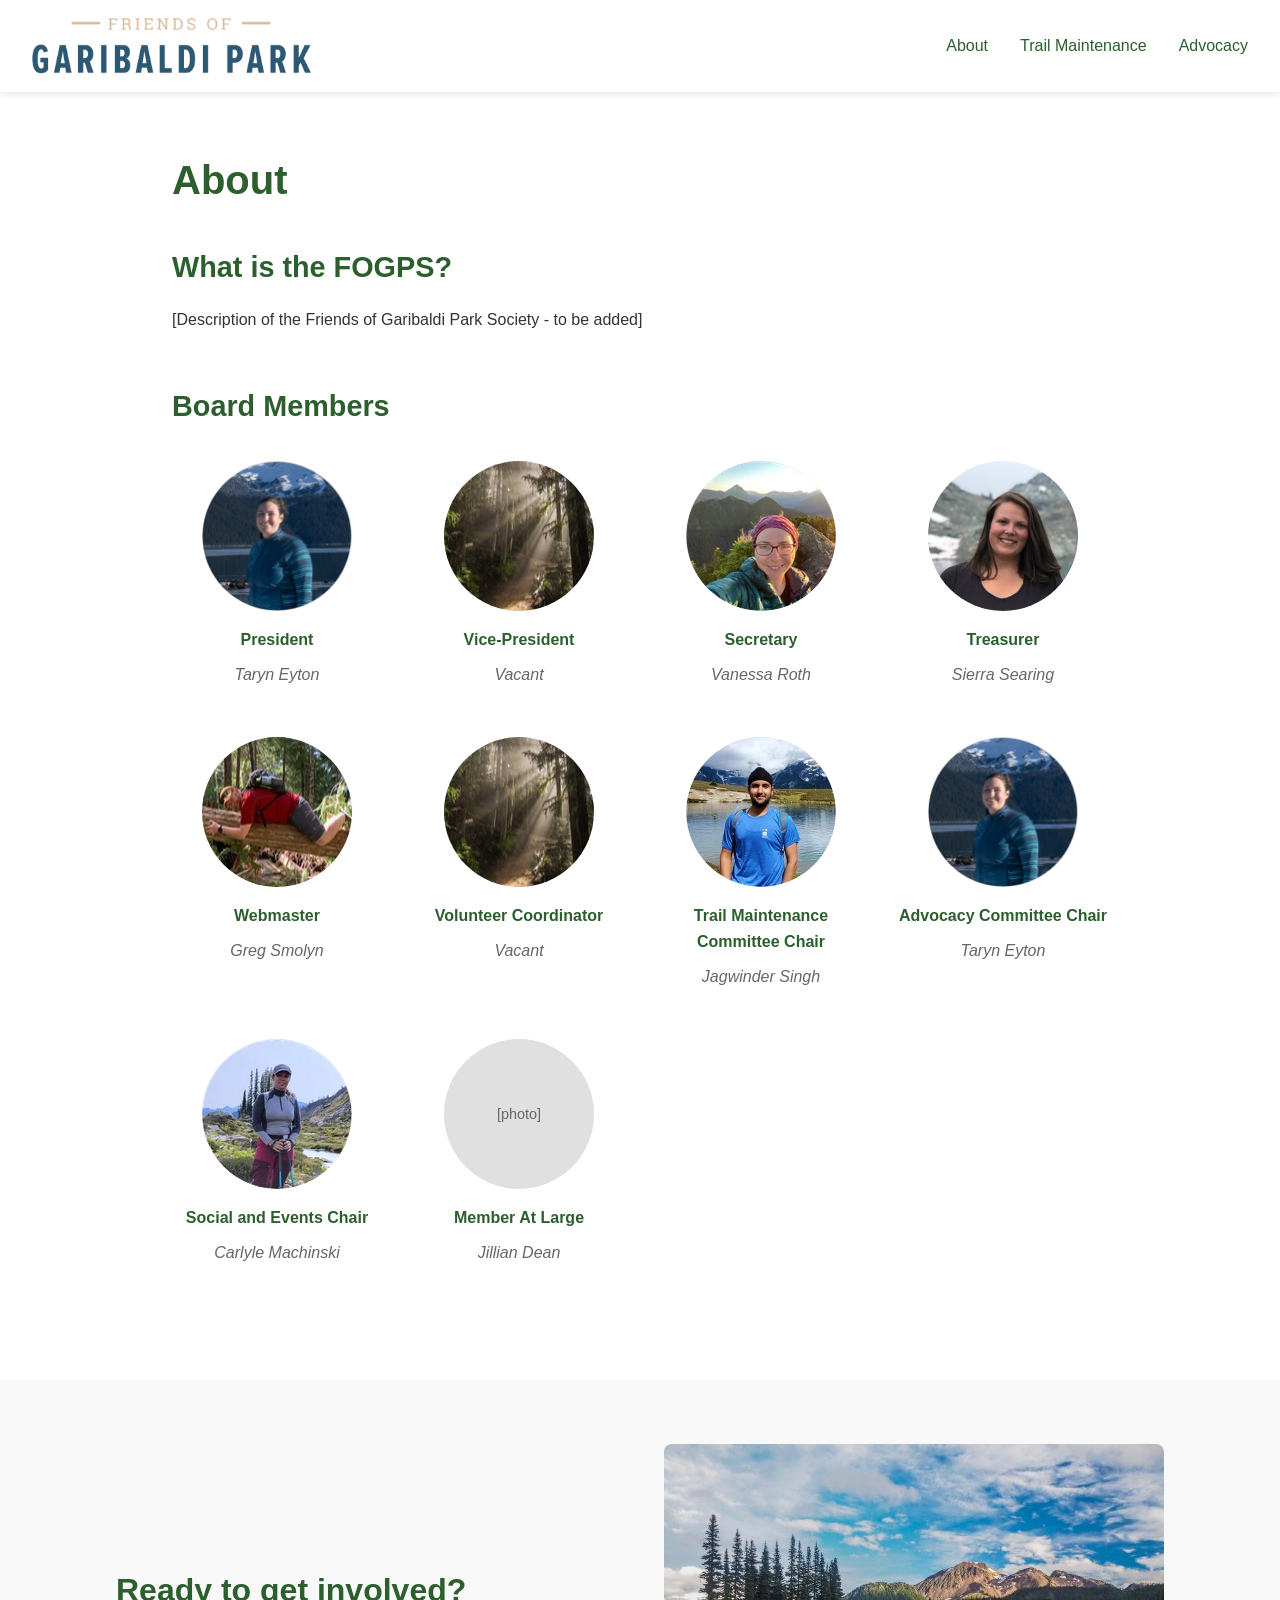
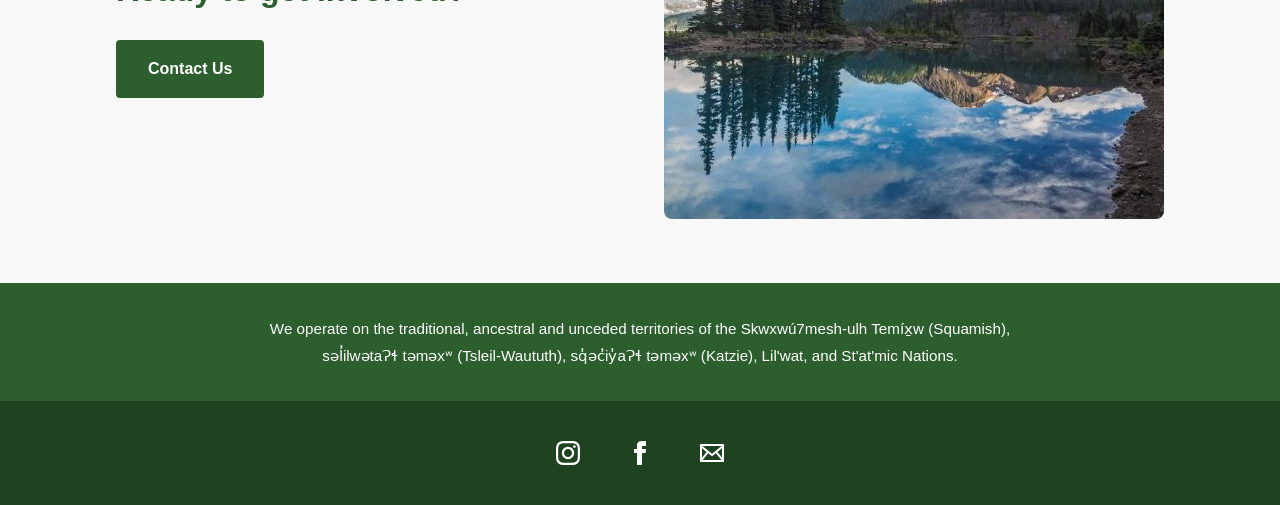
==== about/index.html @ 37b1ed7b "Deploy site 2025-10-17T18:35:16.902Z" ====
<!DOCTYPE html>
<html lang="en">
    <head>
        <meta charset="UTF-8">
        <meta name="viewport" content="width=device-width, initial-scale=1.0">
        <title>About - Friends of Garibaldi Park Society</title>
        <link rel="icon" type="image/png" href="/favicon.png">
        <link rel="stylesheet" href="/fogps.css">
    </head>
    <body>
        <header>
            <div class="header-container">
                <a href="/" class="logo-link">
                    <img src="/img/logo.png" alt="Friends of Garibaldi Park Society" class="logo">
                </a>
                <button class="hamburger" aria-label="Menu">
                    <span></span>
                    <span></span>
                    <span></span>
                </button>
                <nav>
                    <a href="/about/">About</a>
                    <a href="/trail-maintenance/">Trail Maintenance</a>
                    <a href="/advocacy/">Advocacy</a>
                </nav>
            </div>
        </header>

        <main class="page-content">
            
<section class="content-section">
    <h1>About</h1>

    <div class="section-block">
        <h2>What is the FOGPS?</h2>
        <p>[Description of the Friends of Garibaldi Park Society - to be added]</p>
    </div>

    <div class="section-block">
        <h2>Board Members</h2>
        <div class="board-grid">
            <div class="board-member">
                <img class="board-member-photo" src="/img/thumb_taryn.webp"/>
                <h3>President</h3>
                <p class="board-member-name">Taryn Eyton</p>
            </div>
            <div class="board-member">
                <img class="board-member-photo" src="/img/thumb_vacant.webp"/>
                <h3>Vice-President</h3>
                <p class="board-member-name">Vacant</p>
            </div>
            <div class="board-member">
                <img class="board-member-photo" src="/img/thumb_vanessa.webp"/>
                <h3>Secretary</h3>
                <p class="board-member-name">Vanessa Roth</p>
            </div>
            <div class="board-member">
                <img class="board-member-photo" src="/img/thumb_sierra.webp"/>
                <h3>Treasurer</h3>
                <p class="board-member-name">Sierra Searing</p>
            </div>
            <div class="board-member">
                <img class="board-member-photo" src="/img/thumb_greg.webp"/>
                <h3>Webmaster</h3>
                <p class="board-member-name">Greg Smolyn</p>
            </div>
            <div class="board-member">
               <img class="board-member-photo" src="/img/thumb_vacant.webp"/>
                <h3>Volunteer Coordinator</h3>
                <p class="board-member-name">Vacant</p>
            </div>
            <div class="board-member">
                <img class="board-member-photo" src="/img/thumb_jag.webp"/>
                <h3>Trail Maintenance Committee Chair</h3>
                <p class="board-member-name">Jagwinder Singh</p>
            </div>
            <div class="board-member">
                <img class="board-member-photo" src="/img/thumb_taryn.webp"/>
                <h3>Advocacy Committee Chair</h3>
                <p class="board-member-name">Taryn Eyton</p>
            </div>
            <div class="board-member">
                <img class="board-member-photo" src="/img/thumb_carlyle.webp"/>
                <h3>Social and Events Chair</h3>
                <p class="board-member-name">Carlyle Machinski</p>
            </div>
            <div class="board-member">
                <div class="board-member-photo">[photo]</div>
                <h3>Member At Large</h3>
                <p class="board-member-name">Jillian Dean</p>
            </div>
        </div>
    </div>
</section>

        </main>

        <footer>
            <section class="get-involved">
                <div class="get-involved-content">
                    <h2>Ready to get involved?</h2>
                    <a href="mailto:hello@friendsofgaribaldipark.org" class="btn-contact">Contact Us</a>
                </div>
                <img src="/img/lesleyderksen-bship.jpg" alt="Volunteer working on trail">
            </section>

            <section class="land-acknowledgement">
                <p>We operate on the traditional, ancestral and unceded territories of the Skwxwú7mesh-ulh Temíx̱w (Squamish), səl̓ilwətaɁɬ təməxʷ (Tsleil-Waututh), sq̓əc̓iy̓aɁɬ təməxʷ (Katzie), Lil'wat, and St'at'mic Nations.</p>
            </section>

            <section class="social-links">
                <a href="https://www.instagram.com/friendsofgaribaldiparksociety/" target="_blank" rel="noopener" aria-label="Instagram">
                    <img src="/img/instagram.svg" alt="Instagram">
                </a>
                <a href="https://www.facebook.com/FriendsofGaribaldiParkSociety" target="_blank" rel="noopener" aria-label="Facebook">
                    <img src="/img/facebook.svg" alt="Facebook">
                </a>
                <a href="mailto:hello@friendsofgaribaldipark.org" aria-label="Email">
                    <img src="/img/email.svg" alt="Email">
                </a>
            </section>
        </footer>
        <script>
            const hamburger = document.querySelector('.hamburger');
            const nav = document.querySelector('nav');

            hamburger.addEventListener('click', () => {
                hamburger.classList.toggle('active');
                nav.classList.toggle('active');
            });

            // Close menu when clicking a nav link
            document.querySelectorAll('nav a').forEach(link => {
                link.addEventListener('click', () => {
                    hamburger.classList.remove('active');
                    nav.classList.remove('active');
                });
            });
        </script>
    </body>
</html>
---- fogps.css ----
/* Reset and base styles */
* {
    margin: 0;
    padding: 0;
    box-sizing: border-box;
}

body {
    font-family: -apple-system, BlinkMacSystemFont, 'Segoe UI', Roboto, Oxygen, Ubuntu, Cantarell, sans-serif;
    line-height: 1.6;
    color: #333;
}

/* Header */
header {
    position: fixed;
    top: 0;
    left: 0;
    right: 0;
    background: rgba(255, 255, 255, 0.95);
    padding: 1rem 2rem;
    box-shadow: 0 2px 8px rgba(0, 0, 0, 0.1);
    z-index: 100;
}

.header-container {
    display: flex;
    align-items: center;
    justify-content: space-between;
    max-width: 1400px;
    margin: 0 auto;
}

.logo-link {
    display: flex;
    align-items: center;
}

header .logo {
    height: 60px;
}

nav {
    display: flex;
    gap: 2rem;
    align-items: center;
}

nav a {
    color: #2c5f2d;
    text-decoration: none;
    font-weight: 500;
    transition: opacity 0.3s;
}

nav a:hover {
    opacity: 0.7;
}

/* Hamburger menu */
.hamburger {
    display: none;
    flex-direction: column;
    justify-content: center;
    align-items: center;
    gap: 6px;
    background: none;
    border: none;
    cursor: pointer;
    padding: 8px;
    width: 40px;
    height: 40px;
    position: relative;
}

.hamburger span {
    display: block;
    width: 25px;
    height: 3px;
    background: #2c5f2d;
    transition: all 0.3s ease;
    position: absolute;
}

.hamburger span:nth-child(1) {
    top: 10px;
}

.hamburger span:nth-child(2) {
    top: 18px;
}

.hamburger span:nth-child(3) {
    top: 26px;
}

.hamburger.active span:nth-child(1) {
    top: 18px;
    transform: rotate(45deg);
}

.hamburger.active span:nth-child(2) {
    opacity: 0;
}

.hamburger.active span:nth-child(3) {
    top: 18px;
    transform: rotate(-45deg);
}

/* Hero section */
.hero {
    position: relative;
    min-height: 85vh;
    background: url('img/BlackTuskScaled.jpg') center center/cover no-repeat;
    display: flex;
    align-items: center;
    justify-content: center;
    padding: 2rem;
}

.hero-content {
    background: rgba(255, 255, 255, 0.85);
    padding: 3rem;
    max-width: 600px;
    border-radius: 8px;
    box-shadow: 0 4px 20px rgba(0, 0, 0, 0.2);
}

.hero-content h1 {
    font-size: 2.5rem;
    margin-bottom: 1.5rem;
    color: #2c5f2d;
    text-align: center;
}

.hero-content p {
    font-size: 1.1rem;
    margin-bottom: 1rem;
    color: #333;
}

/* Get Involved section */
.get-involved {
    display: flex;
    flex-wrap: wrap;
    align-items: center;
    justify-content: center;
    background: #f8f8f8;
    padding: 4rem 2rem;
    gap: 3rem;
}

.get-involved > * {
    max-width: 500px;
}

.get-involved-content {
    flex: 1;
    min-width: 300px;
}

.get-involved h2 {
    font-size: 2rem;
    margin-bottom: 1.5rem;
    color: #2c5f2d;
}

.btn-contact {
    display: inline-block;
    padding: 1rem 2rem;
    background: #2c5f2d;
    color: white;
    text-decoration: none;
    border-radius: 4px;
    font-weight: 600;
    transition: background 0.3s;
}

.btn-contact:hover {
    background: #1f4220;
}

.get-involved img {
    flex: 1;
    min-width: 300px;
    max-width: 500px;
    width: 100%;
    height: auto;
    border-radius: 8px;
    object-fit: cover;
}

/* Land Acknowledgement */
.land-acknowledgement {
    background: #2c5f2d;
    color: white;
    padding: 2rem;
    text-align: center;
}

.land-acknowledgement p {
    max-width: 800px;
    margin: 0 auto;
    font-size: 0.95rem;
    line-height: 1.8;
}

/* Social Links */
.social-links {
    background: #1f4220;
    padding: 2rem;
    display: flex;
    justify-content: center;
    gap: 2rem;
    flex-wrap: wrap;
}

.social-links a {
    color: white;
    text-decoration: none;
    display: inline-flex;
    align-items: center;
    justify-content: center;
    width: 40px;
    height: 40px;
    transition: opacity 0.3s;
}

.social-links a img {
    width: 24px;
    height: 24px;
    filter: brightness(0) invert(1);
}

.social-links a:hover {
    opacity: 0.8;
}

/* Page content (for non-hero pages) */
.page-content {
    padding-top: 100px;
    min-height: calc(100vh - 400px);
}

.content-section {
    max-width: 1000px;
    margin: 0 auto;
    padding: 3rem 2rem;
}

.content-section h1 {
    font-size: 2.5rem;
    color: #2c5f2d;
    margin-bottom: 2rem;
}

.section-block {
    margin-bottom: 3rem;
}

.section-block h2 {
    font-size: 1.8rem;
    color: #2c5f2d;
    margin-bottom: 1rem;
}

.section-block p {
    line-height: 1.8;
    margin-bottom: 1rem;
}

/* Board Members Grid */
.board-grid {
    display: grid;
    grid-template-columns: repeat(auto-fill, minmax(200px, 1fr));
    gap: 2rem;
    margin-top: 2rem;
}

.board-member {
    text-align: center;
}

.board-member-photo {
    width: 150px;
    height: 150px;
    background: #e0e0e0;
    border-radius: 50%;
    margin: 0 auto 1rem;
    display: flex;
    align-items: center;
    justify-content: center;
    color: #666;
    font-size: 0.9rem;
}

.board-member h3 {
    font-size: 1rem;
    color: #2c5f2d;
    margin-bottom: 0.5rem;
}

.board-member-name {
    color: #666;
    font-style: italic;
}

/* Projects List (Trail Maintenance) */
.projects-list {
    display: flex;
    flex-direction: column;
    gap: 2rem;
    margin-top: 2rem;
}

.project-item {
    display: flex;
    gap: 2rem;
    align-items: flex-start;
}

.project-image {
    width: 300px;
    height: 200px;
    background: #e0e0e0;
    border-radius: 8px;
    flex-shrink: 0;
    display: flex;
    align-items: center;
    justify-content: center;
    color: #666;
}

.project-details h3 {
    color: #2c5f2d;
    margin-bottom: 0.5rem;
}

/* Advocacy Projects */
.advocacy-projects {
    display: flex;
    flex-direction: column;
    gap: 2rem;
    margin-top: 2rem;
}

.advocacy-item {
    border-left: 4px solid #2c5f2d;
    padding-left: 1.5rem;
}

.advocacy-item h3 {
    color: #2c5f2d;
    margin-bottom: 0.5rem;
    font-size: 1.2rem;
}

.advocacy-description p {
    color: #666;
    font-style: italic;
}

/* Mobile responsiveness */
@media (max-width: 768px) {
    header {
        padding: 1rem 1.5rem;
    }

    header .logo {
        height: 50px;
    }

    .hamburger {
        display: flex;
    }

    nav {
        position: fixed;
        top: 82px;
        left: 0;
        right: 0;
        background: rgba(255, 255, 255, 0.98);
        flex-direction: column;
        padding: 1rem 0;
        gap: 0;
        box-shadow: 0 4px 8px rgba(0, 0, 0, 0.1);
        transform: translateY(-100%);
        transition: transform 0.3s ease;
        visibility: hidden;
    }

    nav.active {
        transform: translateY(0);
        visibility: visible;
    }

    nav a {
        padding: 1rem 2rem;
        width: 100%;
        font-size: 1rem;
        border-bottom: 1px solid #e0e0e0;
    }

    nav a:last-child {
        border-bottom: none;
    }

    .hero-content {
        padding: 2rem;
    }

    .hero-content h1 {
        font-size: 2rem;
    }

    .hero-content p {
        font-size: 1rem;
    }

    .get-involved {
        flex-direction: column;
        padding: 3rem 1.5rem;
    }

    .get-involved img {
        order: 2;
    }

    .social-links {
        gap: 1rem;
    }

    .content-section {
        padding: 2rem 1.5rem;
    }

    .content-section h1 {
        font-size: 2rem;
    }

    .board-grid {
        grid-template-columns: repeat(auto-fill, minmax(150px, 1fr));
        gap: 1.5rem;
    }

    .project-item {
        flex-direction: column;
    }

    .project-image {
        width: 100%;
    }
}
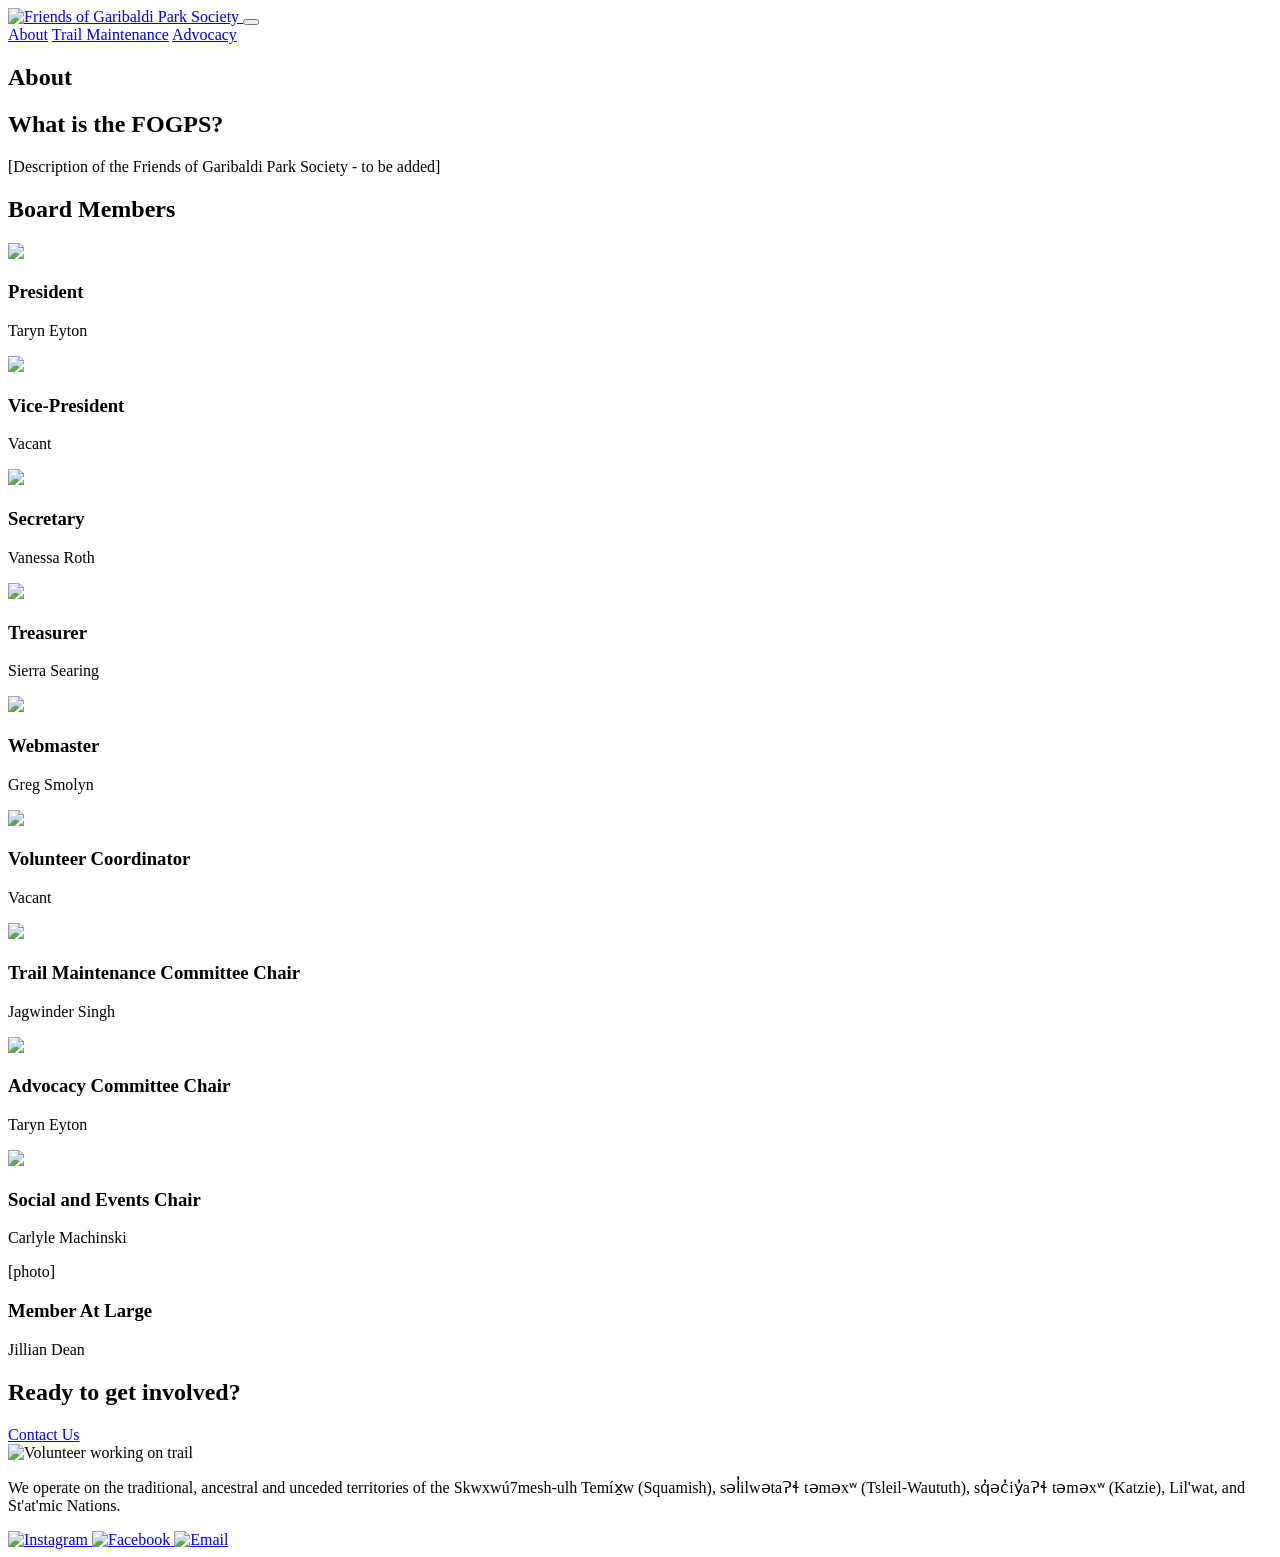
==== commit e2b813d2: "Deploy site 2025-10-17T18:37:37.831Z" ====
--- a/about/index.html
+++ b/about/index.html
@@ -4,14 +4,14 @@
         <meta charset="UTF-8">
         <meta name="viewport" content="width=device-width, initial-scale=1.0">
         <title>About - Friends of Garibaldi Park Society</title>
-        <link rel="icon" type="image/png" href="/favicon.png">
-        <link rel="stylesheet" href="/fogps.css">
+        <link rel="icon" type="image/png" href="favicon.png">
+        <link rel="stylesheet" href="fogps.css">
     </head>
     <body>
         <header>
             <div class="header-container">
-                <a href="/" class="logo-link">
-                    <img src="/img/logo.png" alt="Friends of Garibaldi Park Society" class="logo">
+                <a href="." class="logo-link">
+                    <img src="img/logo.png" alt="Friends of Garibaldi Park Society" class="logo">
                 </a>
                 <button class="hamburger" aria-label="Menu">
                     <span></span>
@@ -19,9 +19,9 @@
                     <span></span>
                 </button>
                 <nav>
-                    <a href="/about/">About</a>
-                    <a href="/trail-maintenance/">Trail Maintenance</a>
-                    <a href="/advocacy/">Advocacy</a>
+                    <a href="about">About</a>
+                    <a href="trail-maintenance">Trail Maintenance</a>
+                    <a href="advocacy">Advocacy</a>
                 </nav>
             </div>
         </header>
@@ -40,47 +40,47 @@
         <h2>Board Members</h2>
         <div class="board-grid">
             <div class="board-member">
-                <img class="board-member-photo" src="/img/thumb_taryn.webp"/>
+                <img class="board-member-photo" src="img/thumb_taryn.webp"/>
                 <h3>President</h3>
                 <p class="board-member-name">Taryn Eyton</p>
             </div>
             <div class="board-member">
-                <img class="board-member-photo" src="/img/thumb_vacant.webp"/>
+                <img class="board-member-photo" src="img/thumb_vacant.webp"/>
                 <h3>Vice-President</h3>
                 <p class="board-member-name">Vacant</p>
             </div>
             <div class="board-member">
-                <img class="board-member-photo" src="/img/thumb_vanessa.webp"/>
+                <img class="board-member-photo" src="img/thumb_vanessa.webp"/>
                 <h3>Secretary</h3>
                 <p class="board-member-name">Vanessa Roth</p>
             </div>
             <div class="board-member">
-                <img class="board-member-photo" src="/img/thumb_sierra.webp"/>
+                <img class="board-member-photo" src="img/thumb_sierra.webp"/>
                 <h3>Treasurer</h3>
                 <p class="board-member-name">Sierra Searing</p>
             </div>
             <div class="board-member">
-                <img class="board-member-photo" src="/img/thumb_greg.webp"/>
+                <img class="board-member-photo" src="img/thumb_greg.webp"/>
                 <h3>Webmaster</h3>
                 <p class="board-member-name">Greg Smolyn</p>
             </div>
             <div class="board-member">
-               <img class="board-member-photo" src="/img/thumb_vacant.webp"/>
+               <img class="board-member-photo" src="img/thumb_vacant.webp"/>
                 <h3>Volunteer Coordinator</h3>
                 <p class="board-member-name">Vacant</p>
             </div>
             <div class="board-member">
-                <img class="board-member-photo" src="/img/thumb_jag.webp"/>
+                <img class="board-member-photo" src="img/thumb_jag.webp"/>
                 <h3>Trail Maintenance Committee Chair</h3>
                 <p class="board-member-name">Jagwinder Singh</p>
             </div>
             <div class="board-member">
-                <img class="board-member-photo" src="/img/thumb_taryn.webp"/>
+                <img class="board-member-photo" src="img/thumb_taryn.webp"/>
                 <h3>Advocacy Committee Chair</h3>
                 <p class="board-member-name">Taryn Eyton</p>
             </div>
             <div class="board-member">
-                <img class="board-member-photo" src="/img/thumb_carlyle.webp"/>
+                <img class="board-member-photo" src="img/thumb_carlyle.webp"/>
                 <h3>Social and Events Chair</h3>
                 <p class="board-member-name">Carlyle Machinski</p>
             </div>
@@ -101,7 +101,7 @@
                     <h2>Ready to get involved?</h2>
                     <a href="mailto:hello@friendsofgaribaldipark.org" class="btn-contact">Contact Us</a>
                 </div>
-                <img src="/img/lesleyderksen-bship.jpg" alt="Volunteer working on trail">
+                <img src="img/lesleyderksen-bship.jpg" alt="Volunteer working on trail">
             </section>
 
             <section class="land-acknowledgement">
@@ -110,13 +110,13 @@
 
             <section class="social-links">
                 <a href="https://www.instagram.com/friendsofgaribaldiparksociety/" target="_blank" rel="noopener" aria-label="Instagram">
-                    <img src="/img/instagram.svg" alt="Instagram">
+                    <img src="img/instagram.svg" alt="Instagram">
                 </a>
                 <a href="https://www.facebook.com/FriendsofGaribaldiParkSociety" target="_blank" rel="noopener" aria-label="Facebook">
-                    <img src="/img/facebook.svg" alt="Facebook">
+                    <img src="img/facebook.svg" alt="Facebook">
                 </a>
                 <a href="mailto:hello@friendsofgaribaldipark.org" aria-label="Email">
-                    <img src="/img/email.svg" alt="Email">
+                    <img src="img/email.svg" alt="Email">
                 </a>
             </section>
         </footer>
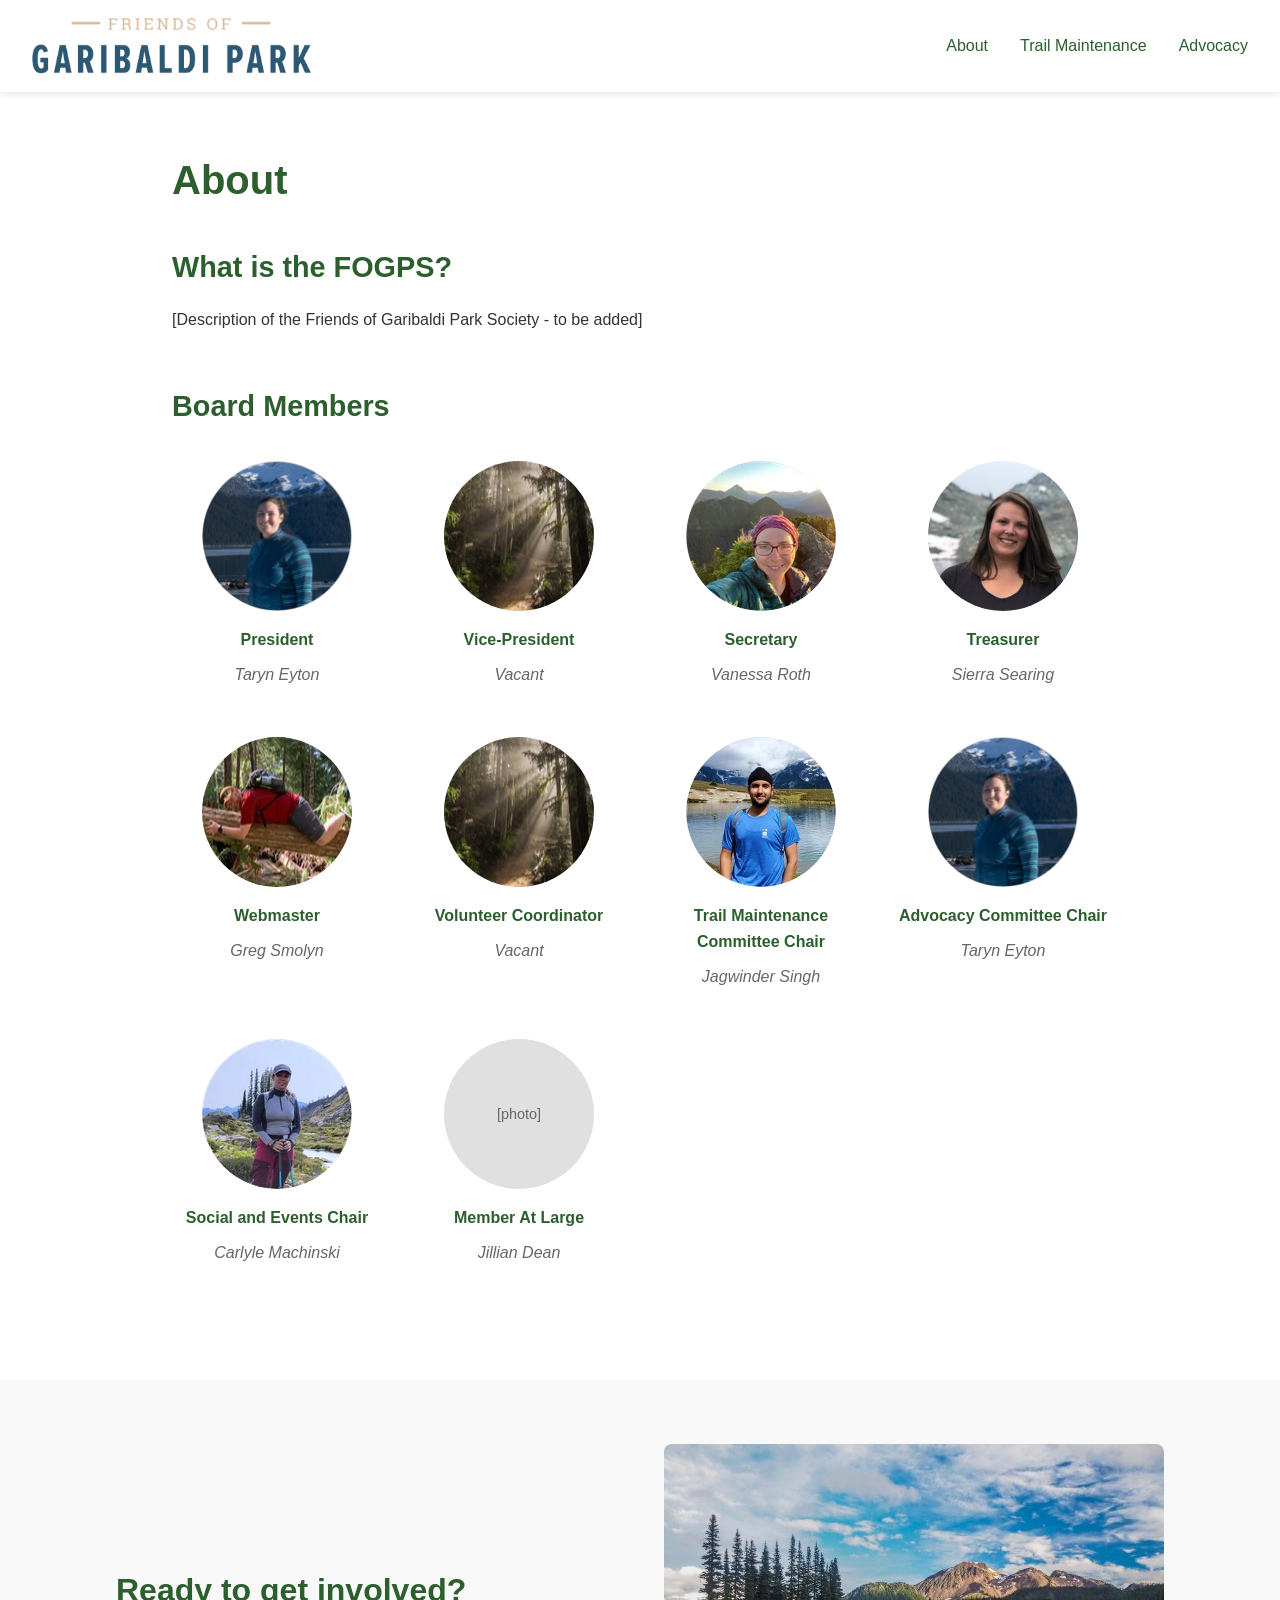
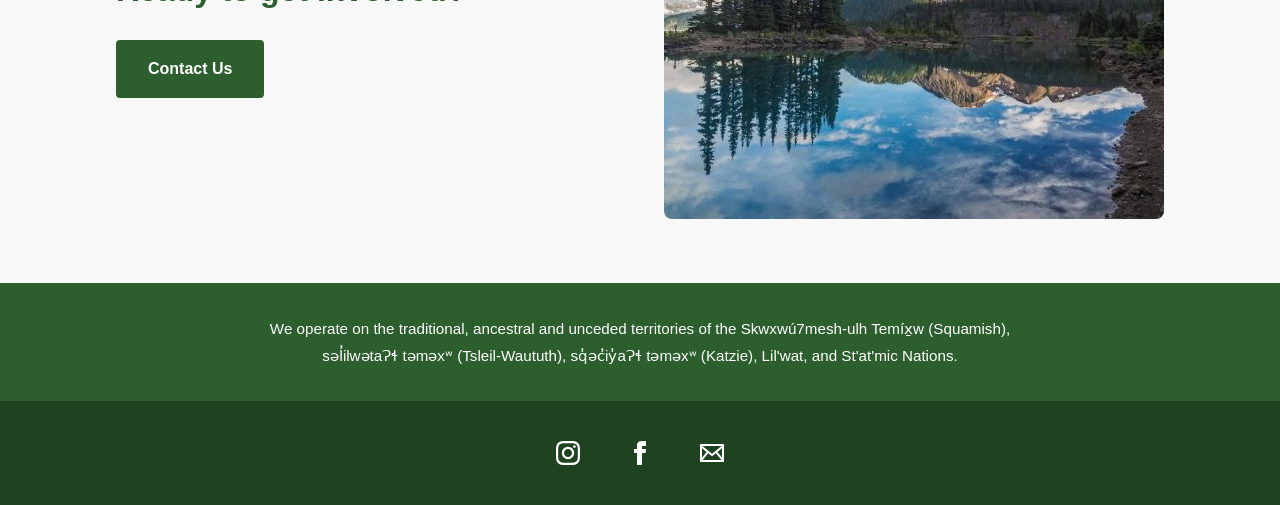
==== commit 5acac604: "Deploy site 2025-10-17T18:40:51.570Z" ====
--- a/about/index.html
+++ b/about/index.html
@@ -4,14 +4,14 @@
         <meta charset="UTF-8">
         <meta name="viewport" content="width=device-width, initial-scale=1.0">
         <title>About - Friends of Garibaldi Park Society</title>
-        <link rel="icon" type="image/png" href="favicon.png">
-        <link rel="stylesheet" href="fogps.css">
+        <link rel="icon" type="image/png" href="../favicon.png">
+        <link rel="stylesheet" href="../fogps.css">
     </head>
     <body>
         <header>
             <div class="header-container">
-                <a href="." class="logo-link">
-                    <img src="img/logo.png" alt="Friends of Garibaldi Park Society" class="logo">
+                <a href="../" class="logo-link">
+                    <img src="../img/logo.png" alt="Friends of Garibaldi Park Society" class="logo">
                 </a>
                 <button class="hamburger" aria-label="Menu">
                     <span></span>
@@ -19,9 +19,9 @@
                     <span></span>
                 </button>
                 <nav>
-                    <a href="about">About</a>
-                    <a href="trail-maintenance">Trail Maintenance</a>
-                    <a href="advocacy">Advocacy</a>
+                    <a href="../about/">About</a>
+                    <a href="../trail-maintenance/">Trail Maintenance</a>
+                    <a href="../advocacy/">Advocacy</a>
                 </nav>
             </div>
         </header>
@@ -40,47 +40,47 @@
         <h2>Board Members</h2>
         <div class="board-grid">
             <div class="board-member">
-                <img class="board-member-photo" src="img/thumb_taryn.webp"/>
+                <img class="board-member-photo" src="../img/thumb_taryn.webp"/>
                 <h3>President</h3>
                 <p class="board-member-name">Taryn Eyton</p>
             </div>
             <div class="board-member">
-                <img class="board-member-photo" src="img/thumb_vacant.webp"/>
+                <img class="board-member-photo" src="../img/thumb_vacant.webp"/>
                 <h3>Vice-President</h3>
                 <p class="board-member-name">Vacant</p>
             </div>
             <div class="board-member">
-                <img class="board-member-photo" src="img/thumb_vanessa.webp"/>
+                <img class="board-member-photo" src="../img/thumb_vanessa.webp"/>
                 <h3>Secretary</h3>
                 <p class="board-member-name">Vanessa Roth</p>
             </div>
             <div class="board-member">
-                <img class="board-member-photo" src="img/thumb_sierra.webp"/>
+                <img class="board-member-photo" src="../img/thumb_sierra.webp"/>
                 <h3>Treasurer</h3>
                 <p class="board-member-name">Sierra Searing</p>
             </div>
             <div class="board-member">
-                <img class="board-member-photo" src="img/thumb_greg.webp"/>
+                <img class="board-member-photo" src="../img/thumb_greg.webp"/>
                 <h3>Webmaster</h3>
                 <p class="board-member-name">Greg Smolyn</p>
             </div>
             <div class="board-member">
-               <img class="board-member-photo" src="img/thumb_vacant.webp"/>
+               <img class="board-member-photo" src="../img/thumb_vacant.webp"/>
                 <h3>Volunteer Coordinator</h3>
                 <p class="board-member-name">Vacant</p>
             </div>
             <div class="board-member">
-                <img class="board-member-photo" src="img/thumb_jag.webp"/>
+                <img class="board-member-photo" src="../img/thumb_jag.webp"/>
                 <h3>Trail Maintenance Committee Chair</h3>
                 <p class="board-member-name">Jagwinder Singh</p>
             </div>
             <div class="board-member">
-                <img class="board-member-photo" src="img/thumb_taryn.webp"/>
+                <img class="board-member-photo" src="../img/thumb_taryn.webp"/>
                 <h3>Advocacy Committee Chair</h3>
                 <p class="board-member-name">Taryn Eyton</p>
             </div>
             <div class="board-member">
-                <img class="board-member-photo" src="img/thumb_carlyle.webp"/>
+                <img class="board-member-photo" src="../img/thumb_carlyle.webp"/>
                 <h3>Social and Events Chair</h3>
                 <p class="board-member-name">Carlyle Machinski</p>
             </div>
@@ -101,7 +101,7 @@
                     <h2>Ready to get involved?</h2>
                     <a href="mailto:hello@friendsofgaribaldipark.org" class="btn-contact">Contact Us</a>
                 </div>
-                <img src="img/lesleyderksen-bship.jpg" alt="Volunteer working on trail">
+                <img src="../img/lesleyderksen-bship.jpg" alt="Volunteer working on trail">
             </section>
 
             <section class="land-acknowledgement">
@@ -110,13 +110,13 @@
 
             <section class="social-links">
                 <a href="https://www.instagram.com/friendsofgaribaldiparksociety/" target="_blank" rel="noopener" aria-label="Instagram">
-                    <img src="img/instagram.svg" alt="Instagram">
+                    <img src="../img/instagram.svg" alt="Instagram">
                 </a>
                 <a href="https://www.facebook.com/FriendsofGaribaldiParkSociety" target="_blank" rel="noopener" aria-label="Facebook">
-                    <img src="img/facebook.svg" alt="Facebook">
+                    <img src="../img/facebook.svg" alt="Facebook">
                 </a>
                 <a href="mailto:hello@friendsofgaribaldipark.org" aria-label="Email">
-                    <img src="img/email.svg" alt="Email">
+                    <img src="../img/email.svg" alt="Email">
                 </a>
             </section>
         </footer>
--- a/fogps.css
+++ b/fogps.css
@@ -0,0 +1,454 @@
+/* Reset and base styles */
+* {
+    margin: 0;
+    padding: 0;
+    box-sizing: border-box;
+}
+
+body {
+    font-family: -apple-system, BlinkMacSystemFont, 'Segoe UI', Roboto, Oxygen, Ubuntu, Cantarell, sans-serif;
+    line-height: 1.6;
+    color: #333;
+}
+
+/* Header */
+header {
+    position: fixed;
+    top: 0;
+    left: 0;
+    right: 0;
+    background: rgba(255, 255, 255, 0.95);
+    padding: 1rem 2rem;
+    box-shadow: 0 2px 8px rgba(0, 0, 0, 0.1);
+    z-index: 100;
+}
+
+.header-container {
+    display: flex;
+    align-items: center;
+    justify-content: space-between;
+    max-width: 1400px;
+    margin: 0 auto;
+}
+
+.logo-link {
+    display: flex;
+    align-items: center;
+}
+
+header .logo {
+    height: 60px;
+}
+
+nav {
+    display: flex;
+    gap: 2rem;
+    align-items: center;
+}
+
+nav a {
+    color: #2c5f2d;
+    text-decoration: none;
+    font-weight: 500;
+    transition: opacity 0.3s;
+}
+
+nav a:hover {
+    opacity: 0.7;
+}
+
+/* Hamburger menu */
+.hamburger {
+    display: none;
+    flex-direction: column;
+    justify-content: center;
+    align-items: center;
+    gap: 6px;
+    background: none;
+    border: none;
+    cursor: pointer;
+    padding: 8px;
+    width: 40px;
+    height: 40px;
+    position: relative;
+}
+
+.hamburger span {
+    display: block;
+    width: 25px;
+    height: 3px;
+    background: #2c5f2d;
+    transition: all 0.3s ease;
+    position: absolute;
+}
+
+.hamburger span:nth-child(1) {
+    top: 10px;
+}
+
+.hamburger span:nth-child(2) {
+    top: 18px;
+}
+
+.hamburger span:nth-child(3) {
+    top: 26px;
+}
+
+.hamburger.active span:nth-child(1) {
+    top: 18px;
+    transform: rotate(45deg);
+}
+
+.hamburger.active span:nth-child(2) {
+    opacity: 0;
+}
+
+.hamburger.active span:nth-child(3) {
+    top: 18px;
+    transform: rotate(-45deg);
+}
+
+/* Hero section */
+.hero {
+    position: relative;
+    min-height: 85vh;
+    background: url('img/BlackTuskScaled.jpg') center center/cover no-repeat;
+    display: flex;
+    align-items: center;
+    justify-content: center;
+    padding: 2rem;
+}
+
+.hero-content {
+    background: rgba(255, 255, 255, 0.85);
+    padding: 3rem;
+    max-width: 600px;
+    border-radius: 8px;
+    box-shadow: 0 4px 20px rgba(0, 0, 0, 0.2);
+}
+
+.hero-content h1 {
+    font-size: 2.5rem;
+    margin-bottom: 1.5rem;
+    color: #2c5f2d;
+    text-align: center;
+}
+
+.hero-content p {
+    font-size: 1.1rem;
+    margin-bottom: 1rem;
+    color: #333;
+}
+
+/* Get Involved section */
+.get-involved {
+    display: flex;
+    flex-wrap: wrap;
+    align-items: center;
+    justify-content: center;
+    background: #f8f8f8;
+    padding: 4rem 2rem;
+    gap: 3rem;
+}
+
+.get-involved > * {
+    max-width: 500px;
+}
+
+.get-involved-content {
+    flex: 1;
+    min-width: 300px;
+}
+
+.get-involved h2 {
+    font-size: 2rem;
+    margin-bottom: 1.5rem;
+    color: #2c5f2d;
+}
+
+.btn-contact {
+    display: inline-block;
+    padding: 1rem 2rem;
+    background: #2c5f2d;
+    color: white;
+    text-decoration: none;
+    border-radius: 4px;
+    font-weight: 600;
+    transition: background 0.3s;
+}
+
+.btn-contact:hover {
+    background: #1f4220;
+}
+
+.get-involved img {
+    flex: 1;
+    min-width: 300px;
+    max-width: 500px;
+    width: 100%;
+    height: auto;
+    border-radius: 8px;
+    object-fit: cover;
+}
+
+/* Land Acknowledgement */
+.land-acknowledgement {
+    background: #2c5f2d;
+    color: white;
+    padding: 2rem;
+    text-align: center;
+}
+
+.land-acknowledgement p {
+    max-width: 800px;
+    margin: 0 auto;
+    font-size: 0.95rem;
+    line-height: 1.8;
+}
+
+/* Social Links */
+.social-links {
+    background: #1f4220;
+    padding: 2rem;
+    display: flex;
+    justify-content: center;
+    gap: 2rem;
+    flex-wrap: wrap;
+}
+
+.social-links a {
+    color: white;
+    text-decoration: none;
+    display: inline-flex;
+    align-items: center;
+    justify-content: center;
+    width: 40px;
+    height: 40px;
+    transition: opacity 0.3s;
+}
+
+.social-links a img {
+    width: 24px;
+    height: 24px;
+    filter: brightness(0) invert(1);
+}
+
+.social-links a:hover {
+    opacity: 0.8;
+}
+
+/* Page content (for non-hero pages) */
+.page-content {
+    padding-top: 100px;
+    min-height: calc(100vh - 400px);
+}
+
+.content-section {
+    max-width: 1000px;
+    margin: 0 auto;
+    padding: 3rem 2rem;
+}
+
+.content-section h1 {
+    font-size: 2.5rem;
+    color: #2c5f2d;
+    margin-bottom: 2rem;
+}
+
+.section-block {
+    margin-bottom: 3rem;
+}
+
+.section-block h2 {
+    font-size: 1.8rem;
+    color: #2c5f2d;
+    margin-bottom: 1rem;
+}
+
+.section-block p {
+    line-height: 1.8;
+    margin-bottom: 1rem;
+}
+
+/* Board Members Grid */
+.board-grid {
+    display: grid;
+    grid-template-columns: repeat(auto-fill, minmax(200px, 1fr));
+    gap: 2rem;
+    margin-top: 2rem;
+}
+
+.board-member {
+    text-align: center;
+}
+
+.board-member-photo {
+    width: 150px;
+    height: 150px;
+    background: #e0e0e0;
+    border-radius: 50%;
+    margin: 0 auto 1rem;
+    display: flex;
+    align-items: center;
+    justify-content: center;
+    color: #666;
+    font-size: 0.9rem;
+}
+
+.board-member h3 {
+    font-size: 1rem;
+    color: #2c5f2d;
+    margin-bottom: 0.5rem;
+}
+
+.board-member-name {
+    color: #666;
+    font-style: italic;
+}
+
+/* Projects List (Trail Maintenance) */
+.projects-list {
+    display: flex;
+    flex-direction: column;
+    gap: 2rem;
+    margin-top: 2rem;
+}
+
+.project-item {
+    display: flex;
+    gap: 2rem;
+    align-items: flex-start;
+}
+
+.project-image {
+    width: 300px;
+    height: 200px;
+    background: #e0e0e0;
+    border-radius: 8px;
+    flex-shrink: 0;
+    display: flex;
+    align-items: center;
+    justify-content: center;
+    color: #666;
+}
+
+.project-details h3 {
+    color: #2c5f2d;
+    margin-bottom: 0.5rem;
+}
+
+/* Advocacy Projects */
+.advocacy-projects {
+    display: flex;
+    flex-direction: column;
+    gap: 2rem;
+    margin-top: 2rem;
+}
+
+.advocacy-item {
+    border-left: 4px solid #2c5f2d;
+    padding-left: 1.5rem;
+}
+
+.advocacy-item h3 {
+    color: #2c5f2d;
+    margin-bottom: 0.5rem;
+    font-size: 1.2rem;
+}
+
+.advocacy-description p {
+    color: #666;
+    font-style: italic;
+}
+
+/* Mobile responsiveness */
+@media (max-width: 768px) {
+    header {
+        padding: 1rem 1.5rem;
+    }
+
+    header .logo {
+        height: 50px;
+    }
+
+    .hamburger {
+        display: flex;
+    }
+
+    nav {
+        position: fixed;
+        top: 82px;
+        left: 0;
+        right: 0;
+        background: rgba(255, 255, 255, 0.98);
+        flex-direction: column;
+        padding: 1rem 0;
+        gap: 0;
+        box-shadow: 0 4px 8px rgba(0, 0, 0, 0.1);
+        transform: translateY(-100%);
+        transition: transform 0.3s ease;
+        visibility: hidden;
+    }
+
+    nav.active {
+        transform: translateY(0);
+        visibility: visible;
+    }
+
+    nav a {
+        padding: 1rem 2rem;
+        width: 100%;
+        font-size: 1rem;
+        border-bottom: 1px solid #e0e0e0;
+    }
+
+    nav a:last-child {
+        border-bottom: none;
+    }
+
+    .hero-content {
+        padding: 2rem;
+    }
+
+    .hero-content h1 {
+        font-size: 2rem;
+    }
+
+    .hero-content p {
+        font-size: 1rem;
+    }
+
+    .get-involved {
+        flex-direction: column;
+        padding: 3rem 1.5rem;
+    }
+
+    .get-involved img {
+        order: 2;
+    }
+
+    .social-links {
+        gap: 1rem;
+    }
+
+    .content-section {
+        padding: 2rem 1.5rem;
+    }
+
+    .content-section h1 {
+        font-size: 2rem;
+    }
+
+    .board-grid {
+        grid-template-columns: repeat(auto-fill, minmax(150px, 1fr));
+        gap: 1.5rem;
+    }
+
+    .project-item {
+        flex-direction: column;
+    }
+
+    .project-image {
+        width: 100%;
+    }
+}
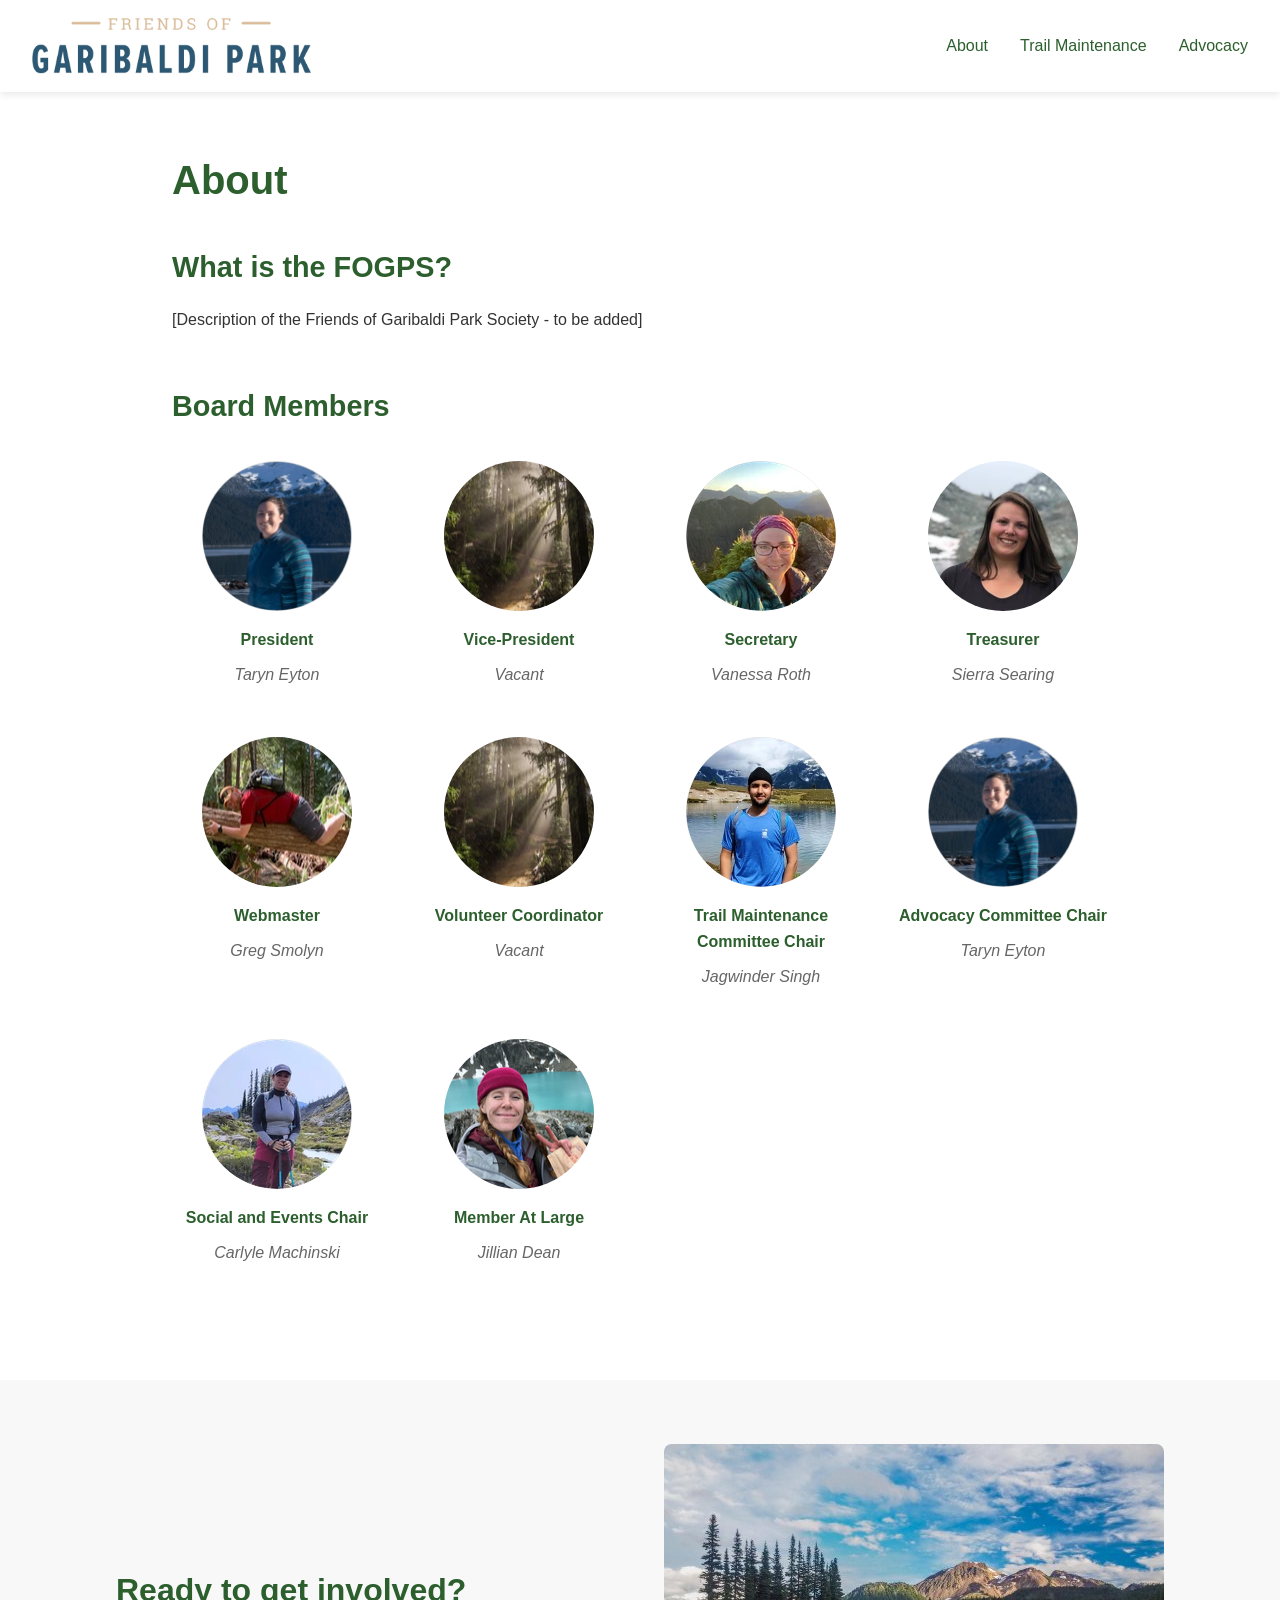
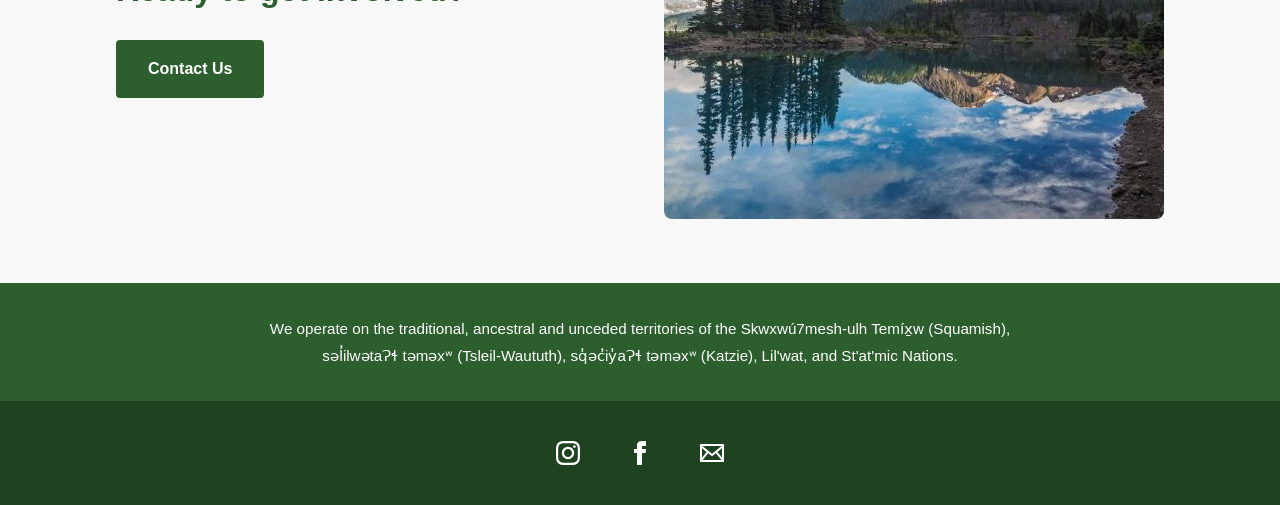
==== commit b41ceefa: "Deploy site 2025-11-06T03:14:47.622Z" ====
--- a/about/index.html
+++ b/about/index.html
@@ -85,7 +85,7 @@
                 <p class="board-member-name">Carlyle Machinski</p>
             </div>
             <div class="board-member">
-                <div class="board-member-photo">[photo]</div>
+                <img class="board-member-photo" src="../img/thumb_jillian.webp"/>
                 <h3>Member At Large</h3>
                 <p class="board-member-name">Jillian Dean</p>
             </div>
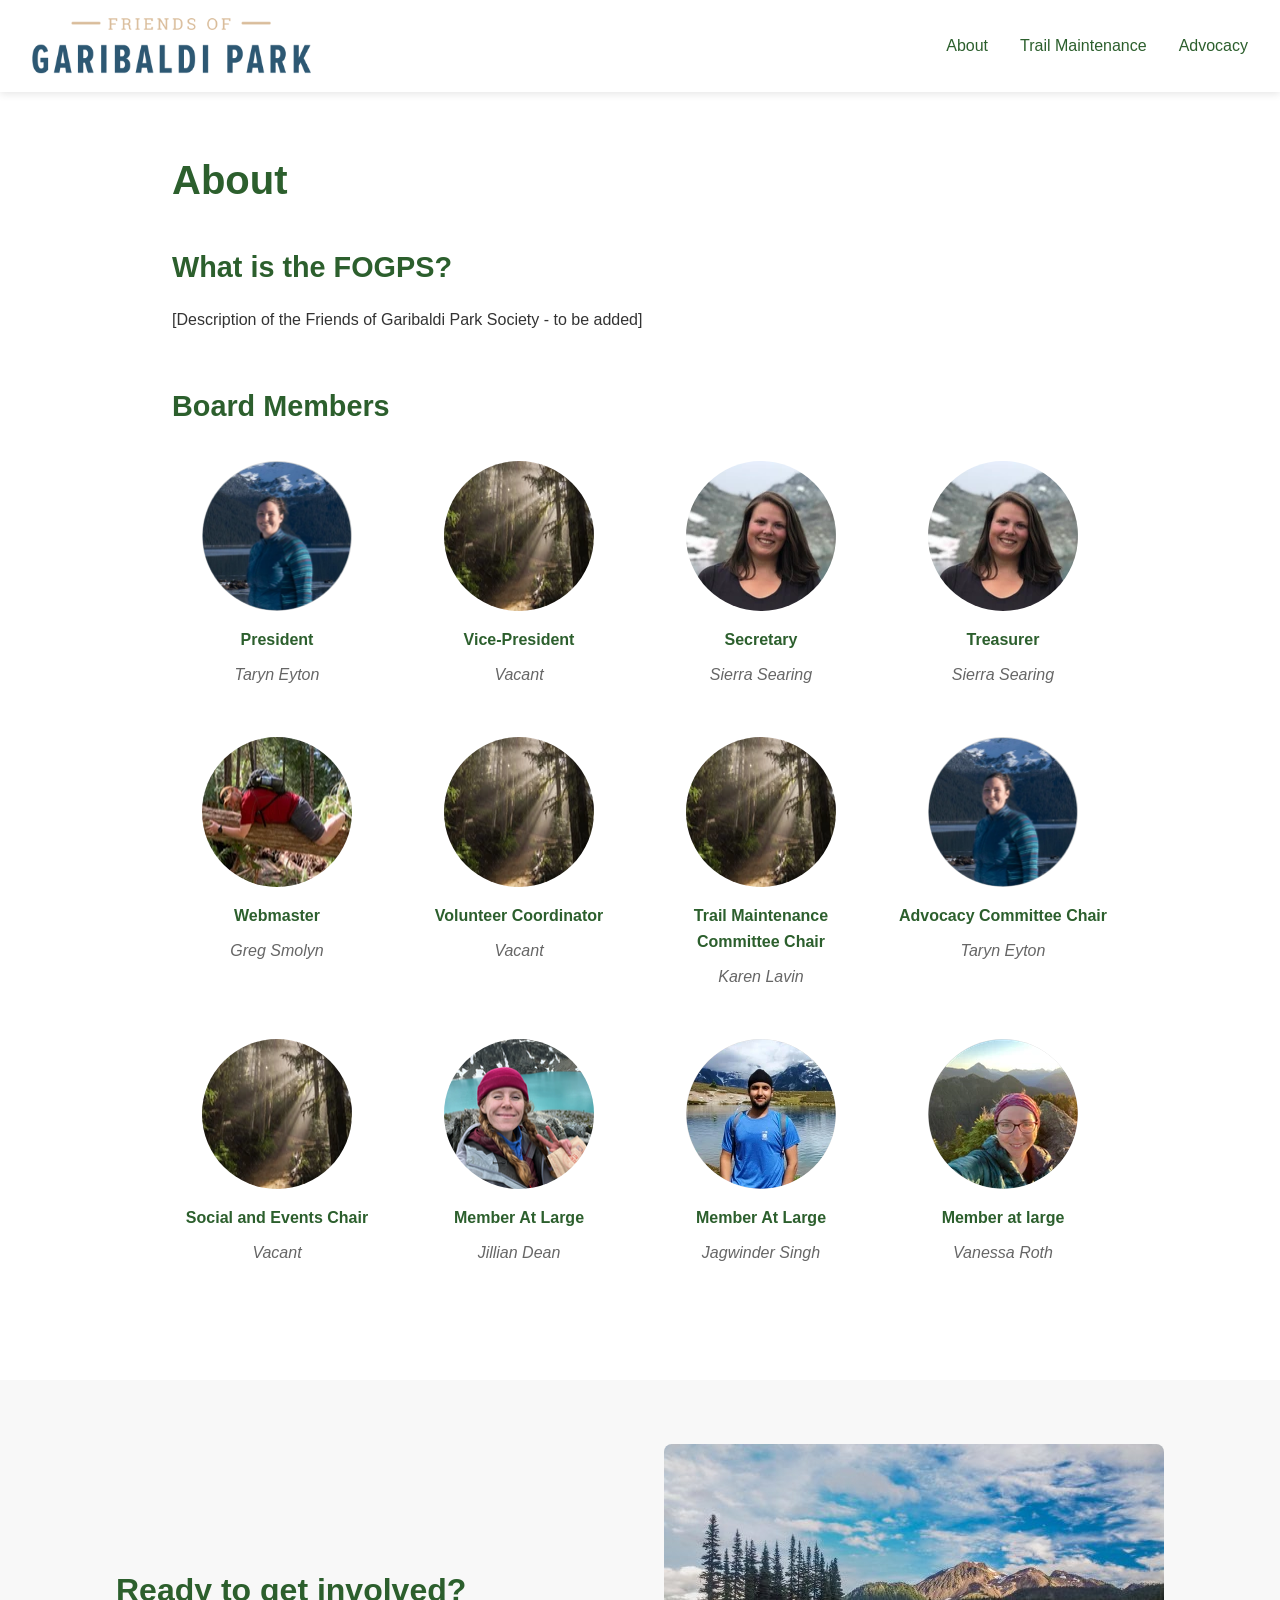
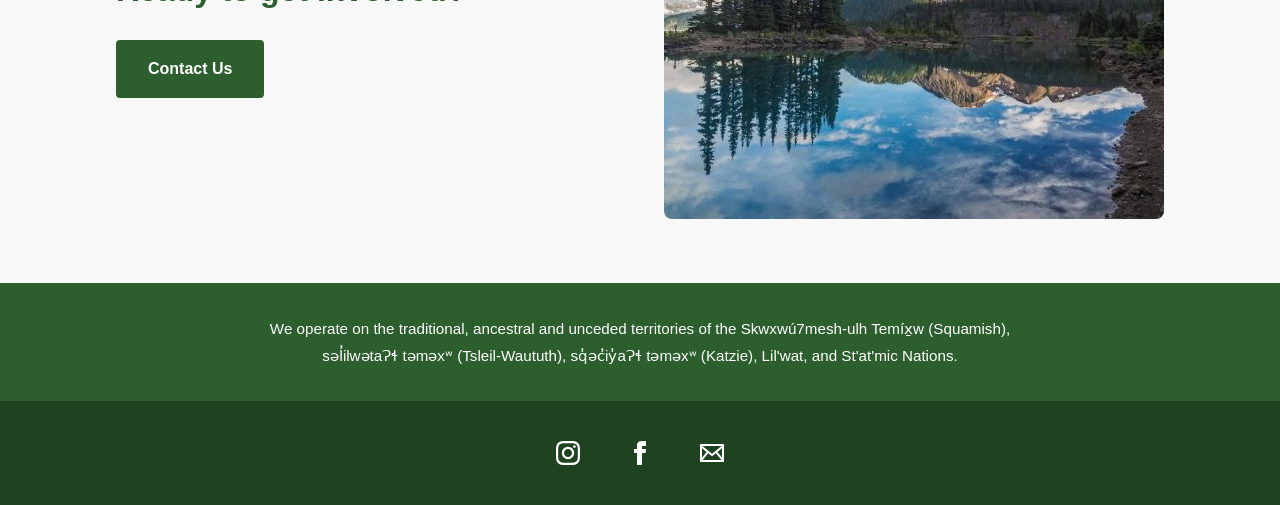
==== commit e5798654: "Deploy site 2025-11-06T04:04:39.109Z" ====
--- a/about/index.html
+++ b/about/index.html
@@ -50,9 +50,9 @@
                 <p class="board-member-name">Vacant</p>
             </div>
             <div class="board-member">
-                <img class="board-member-photo" src="../img/thumb_vanessa.webp"/>
+                <img class="board-member-photo" src="../img/thumb_sierra.webp"/>
                 <h3>Secretary</h3>
-                <p class="board-member-name">Vanessa Roth</p>
+                <p class="board-member-name">Sierra Searing</p>
             </div>
             <div class="board-member">
                 <img class="board-member-photo" src="../img/thumb_sierra.webp"/>
@@ -70,9 +70,9 @@
                 <p class="board-member-name">Vacant</p>
             </div>
             <div class="board-member">
-                <img class="board-member-photo" src="../img/thumb_jag.webp"/>
+                <img class="board-member-photo" src="../img/thumb_vacant.webp"/>
                 <h3>Trail Maintenance Committee Chair</h3>
-                <p class="board-member-name">Jagwinder Singh</p>
+                <p class="board-member-name">Karen Lavin</p>
             </div>
             <div class="board-member">
                 <img class="board-member-photo" src="../img/thumb_taryn.webp"/>
@@ -80,15 +80,26 @@
                 <p class="board-member-name">Taryn Eyton</p>
             </div>
             <div class="board-member">
-                <img class="board-member-photo" src="../img/thumb_carlyle.webp"/>
+                <img class="board-member-photo" src="../img/thumb_vacant.webp"/>
                 <h3>Social and Events Chair</h3>
-                <p class="board-member-name">Carlyle Machinski</p>
+                <p class="board-member-name">Vacant</p>
             </div>
             <div class="board-member">
                 <img class="board-member-photo" src="../img/thumb_jillian.webp"/>
                 <h3>Member At Large</h3>
                 <p class="board-member-name">Jillian Dean</p>
             </div>
+             <div class="board-member">
+                <img class="board-member-photo" src="../img/thumb_jag.webp"/>
+                <h3>Member At Large</h3>
+                <p class="board-member-name">Jagwinder Singh</p>                
+            </div>
+                <div class="board-member">
+                <img class="board-member-photo" src="../img/thumb_vanessa.webp"/>
+                <h3>Member at large</h3>
+                <p class="board-member-name">Vanessa Roth</p>
+            </div>
+
         </div>
     </div>
 </section>
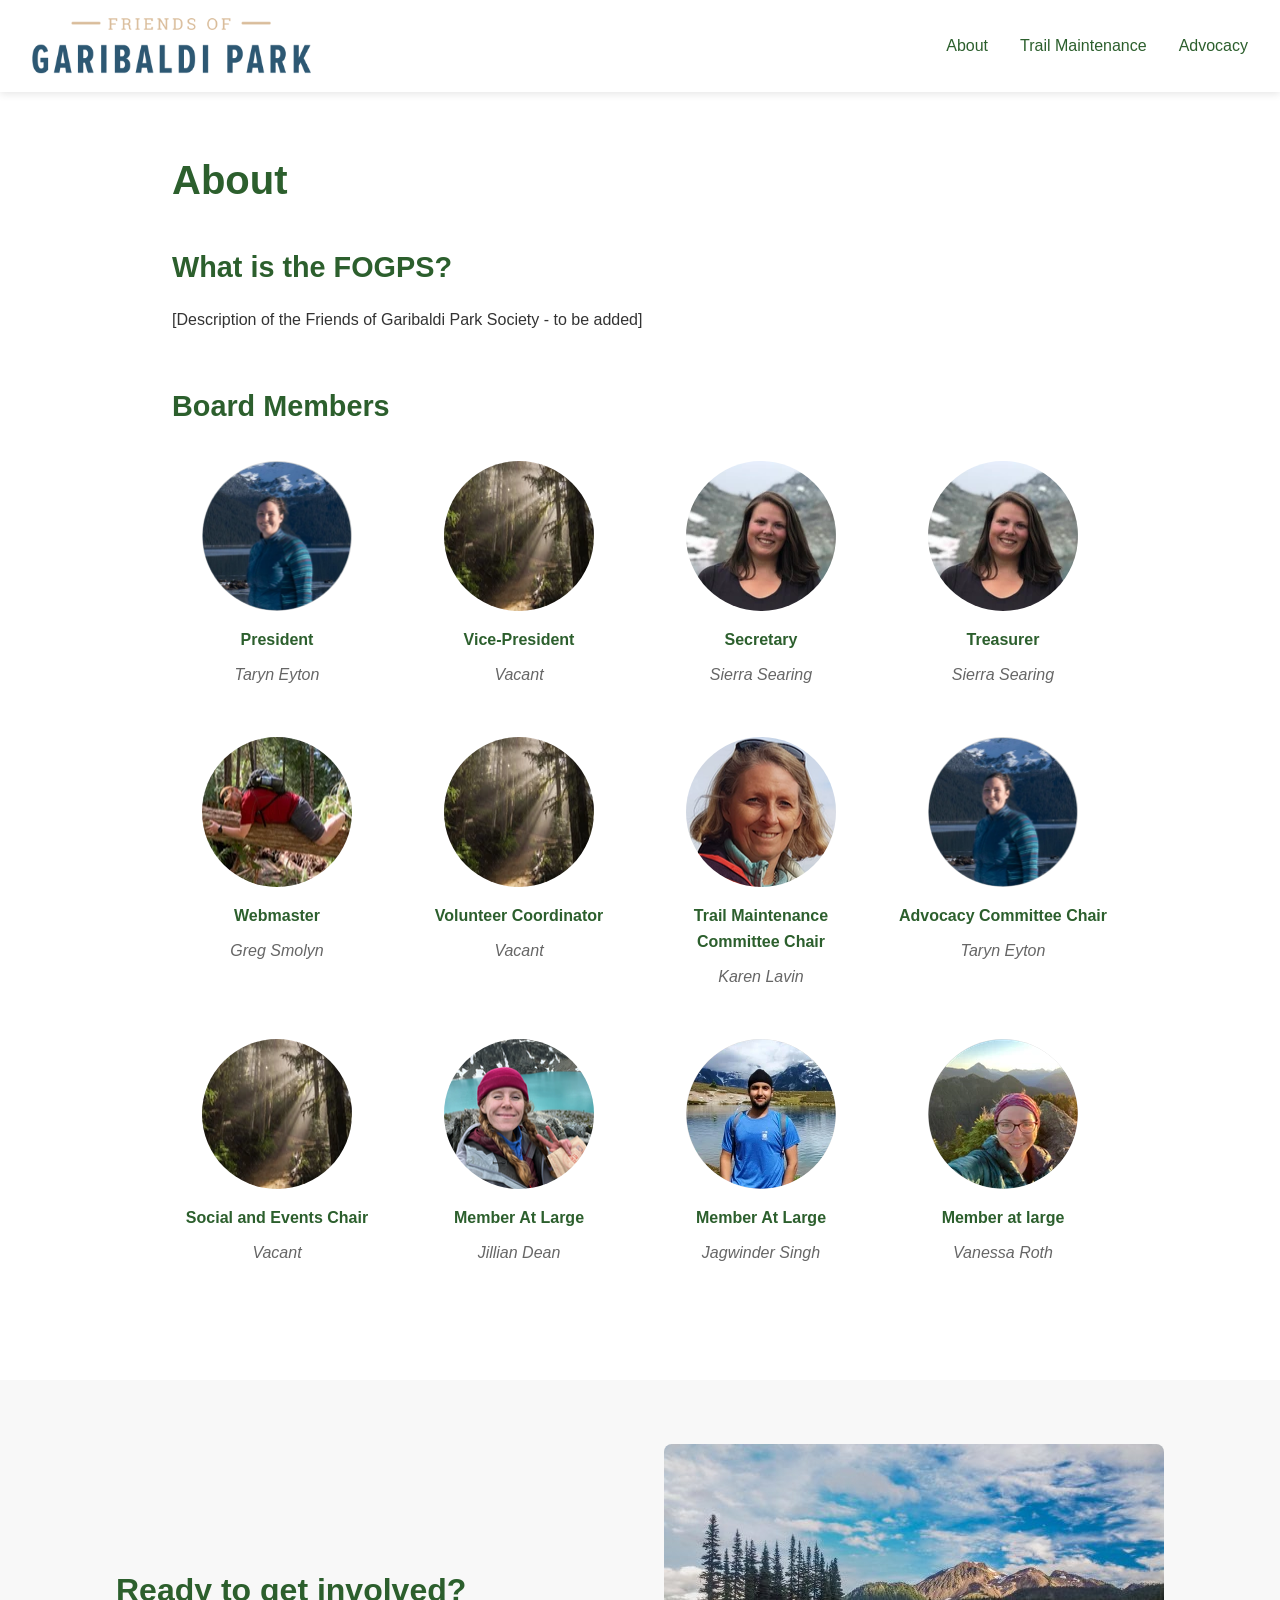
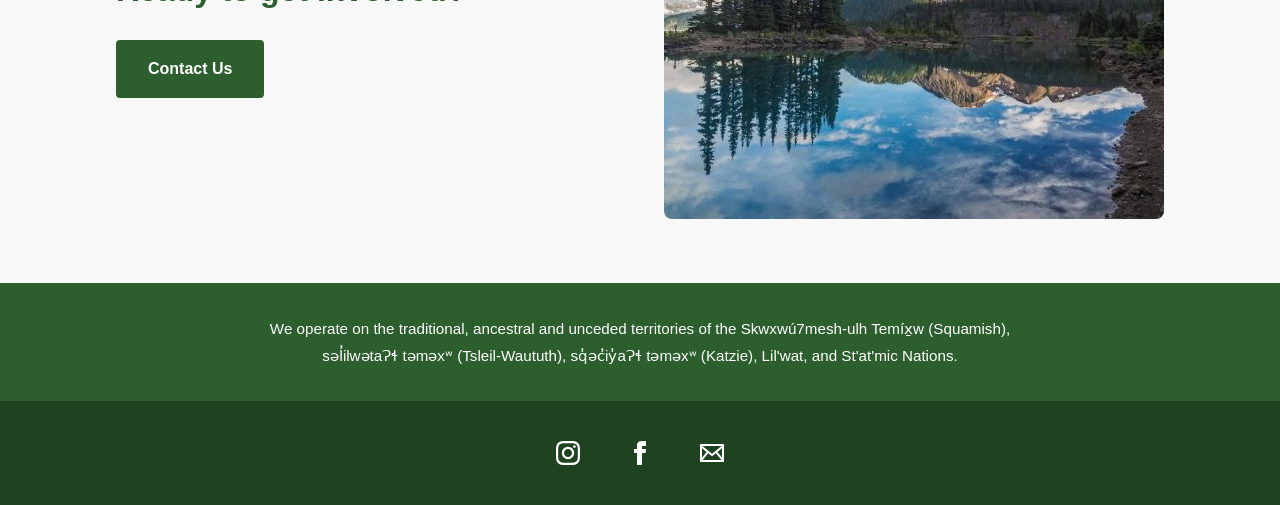
==== commit ded5e573: "Deploy site 2026-01-20T19:37:33.988Z" ====
--- a/about/index.html
+++ b/about/index.html
@@ -70,7 +70,7 @@
                 <p class="board-member-name">Vacant</p>
             </div>
             <div class="board-member">
-                <img class="board-member-photo" src="../img/thumb_vacant.webp"/>
+                <img class="board-member-photo" src="../img/thumb_karen.webp"/>
                 <h3>Trail Maintenance Committee Chair</h3>
                 <p class="board-member-name">Karen Lavin</p>
             </div>
@@ -92,7 +92,7 @@
              <div class="board-member">
                 <img class="board-member-photo" src="../img/thumb_jag.webp"/>
                 <h3>Member At Large</h3>
-                <p class="board-member-name">Jagwinder Singh</p>                
+                <p class="board-member-name">Jagwinder Singh</p>
             </div>
                 <div class="board-member">
                 <img class="board-member-photo" src="../img/thumb_vanessa.webp"/>
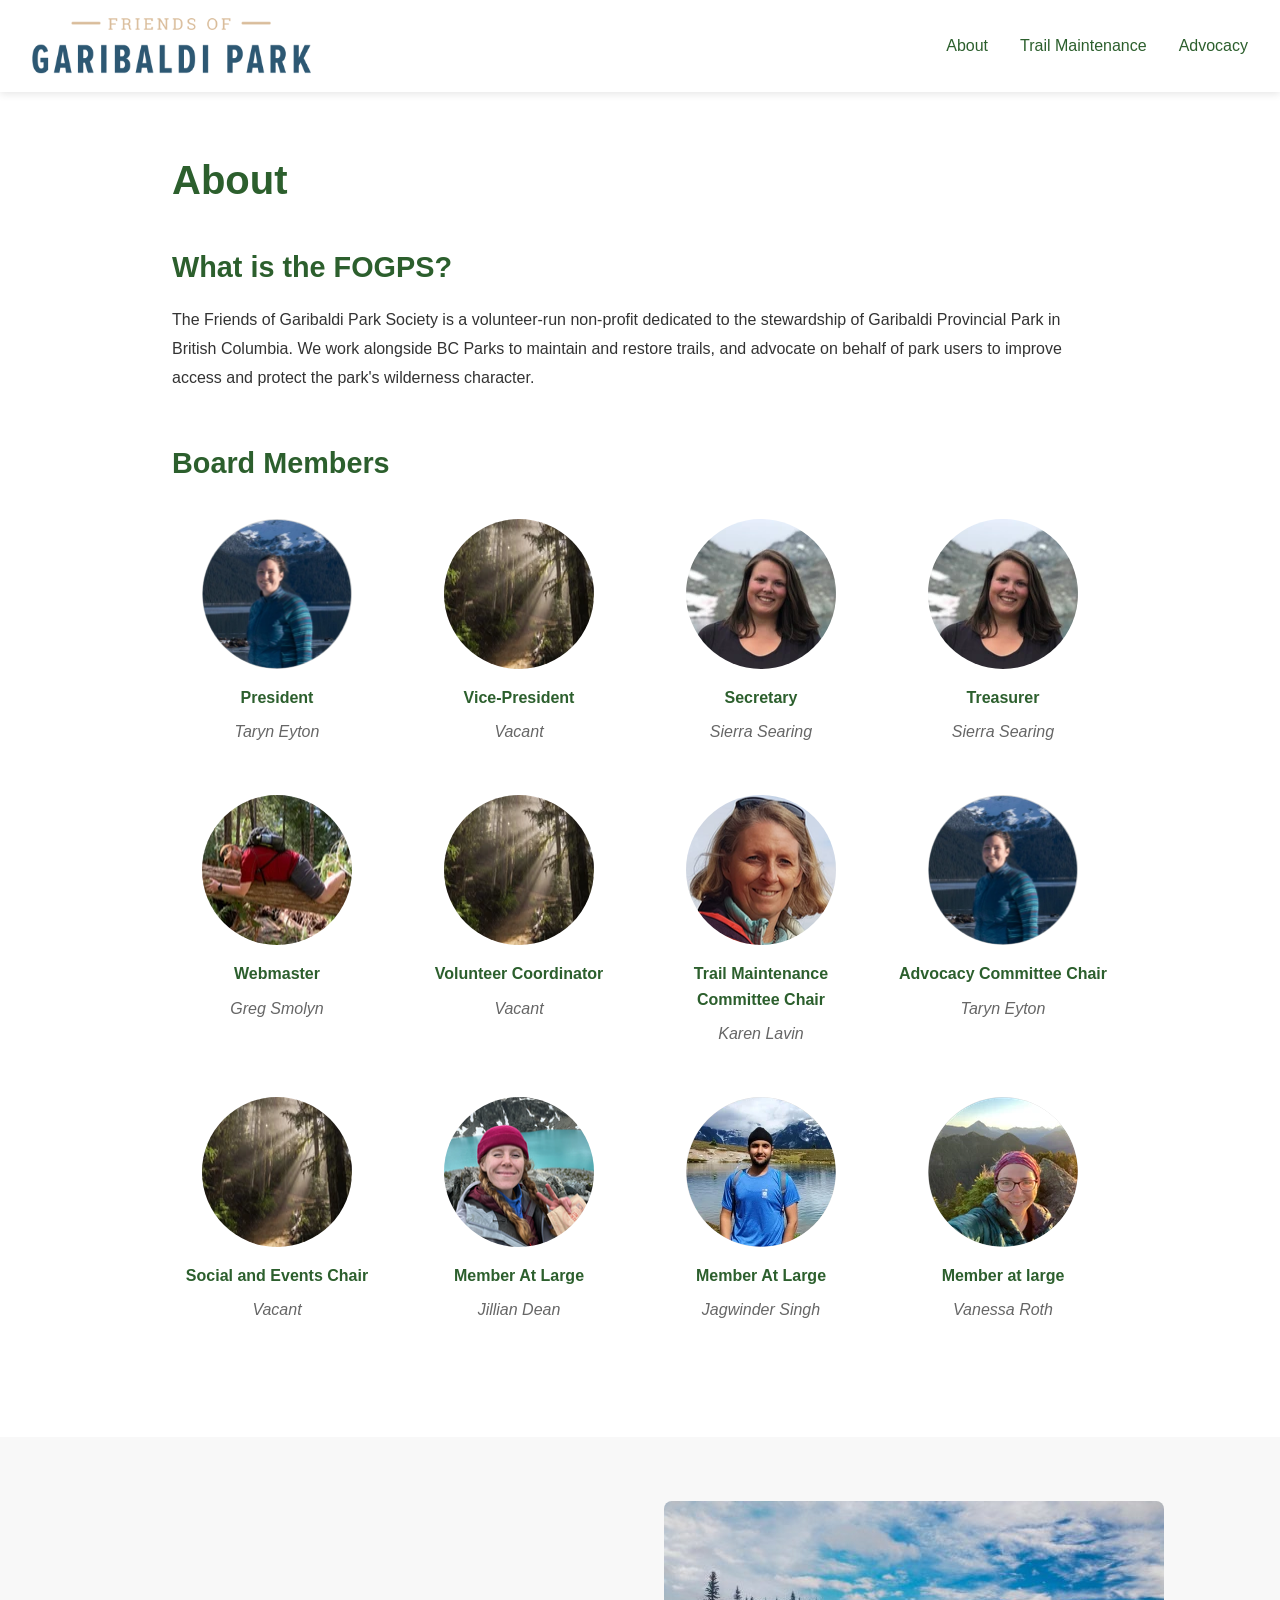
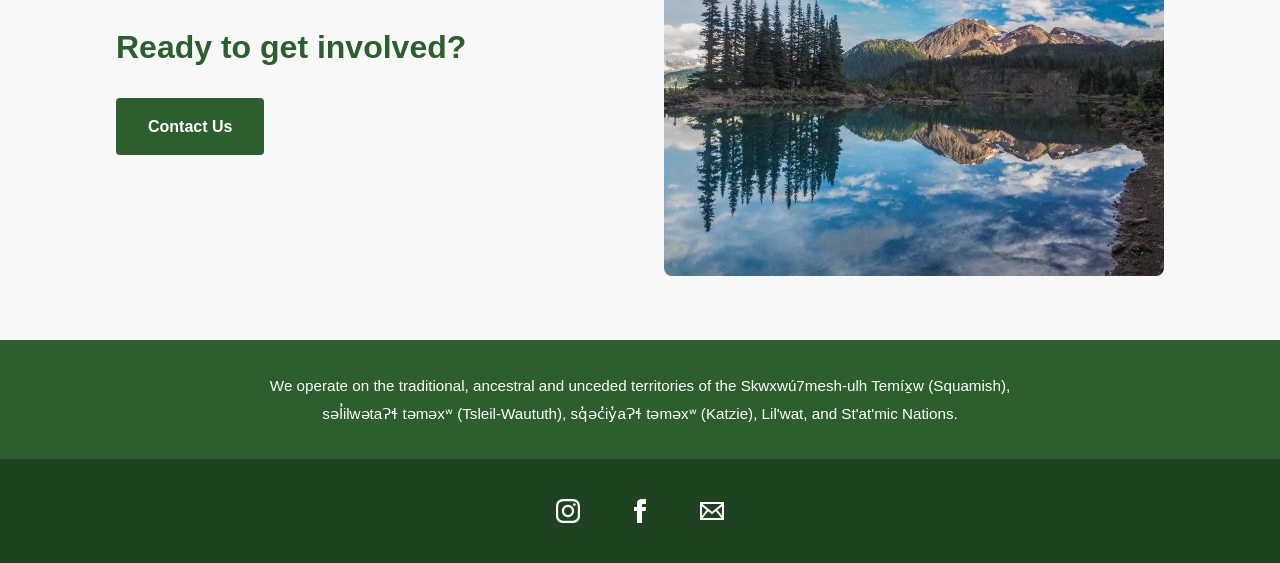
==== commit fba6af7b: "Deploy site 2026-03-09T18:30:18.305Z" ====
--- a/about/index.html
+++ b/about/index.html
@@ -28,80 +28,120 @@
 
         <main class="page-content">
             
+
+
+
 <section class="content-section">
     <h1>About</h1>
 
     <div class="section-block">
         <h2>What is the FOGPS?</h2>
-        <p>[Description of the Friends of Garibaldi Park Society - to be added]</p>
+        <p>The Friends of Garibaldi Park Society is a volunteer-run non-profit dedicated to the stewardship of Garibaldi Provincial Park in British Columbia. We work alongside BC Parks to maintain and restore trails, and advocate on behalf of park users to improve access and protect the park's wilderness character.</p>
     </div>
 
     <div class="section-block">
         <h2>Board Members</h2>
         <div class="board-grid">
-            <div class="board-member">
-                <img class="board-member-photo" src="../img/thumb_taryn.webp"/>
-                <h3>President</h3>
-                <p class="board-member-name">Taryn Eyton</p>
-            </div>
-            <div class="board-member">
-                <img class="board-member-photo" src="../img/thumb_vacant.webp"/>
-                <h3>Vice-President</h3>
-                <p class="board-member-name">Vacant</p>
-            </div>
-            <div class="board-member">
-                <img class="board-member-photo" src="../img/thumb_sierra.webp"/>
-                <h3>Secretary</h3>
-                <p class="board-member-name">Sierra Searing</p>
-            </div>
-            <div class="board-member">
-                <img class="board-member-photo" src="../img/thumb_sierra.webp"/>
-                <h3>Treasurer</h3>
-                <p class="board-member-name">Sierra Searing</p>
-            </div>
-            <div class="board-member">
-                <img class="board-member-photo" src="../img/thumb_greg.webp"/>
-                <h3>Webmaster</h3>
-                <p class="board-member-name">Greg Smolyn</p>
-            </div>
-            <div class="board-member">
-               <img class="board-member-photo" src="../img/thumb_vacant.webp"/>
-                <h3>Volunteer Coordinator</h3>
-                <p class="board-member-name">Vacant</p>
-            </div>
-            <div class="board-member">
-                <img class="board-member-photo" src="../img/thumb_karen.webp"/>
-                <h3>Trail Maintenance Committee Chair</h3>
-                <p class="board-member-name">Karen Lavin</p>
-            </div>
-            <div class="board-member">
-                <img class="board-member-photo" src="../img/thumb_taryn.webp"/>
-                <h3>Advocacy Committee Chair</h3>
-                <p class="board-member-name">Taryn Eyton</p>
-            </div>
-            <div class="board-member">
-                <img class="board-member-photo" src="../img/thumb_vacant.webp"/>
-                <h3>Social and Events Chair</h3>
-                <p class="board-member-name">Vacant</p>
-            </div>
-            <div class="board-member">
-                <img class="board-member-photo" src="../img/thumb_jillian.webp"/>
-                <h3>Member At Large</h3>
-                <p class="board-member-name">Jillian Dean</p>
-            </div>
-             <div class="board-member">
-                <img class="board-member-photo" src="../img/thumb_jag.webp"/>
-                <h3>Member At Large</h3>
-                <p class="board-member-name">Jagwinder Singh</p>
-            </div>
-                <div class="board-member">
-                <img class="board-member-photo" src="../img/thumb_vanessa.webp"/>
-                <h3>Member at large</h3>
-                <p class="board-member-name">Vanessa Roth</p>
-            </div>
+            
+                
+<div class="board-member">
+    <img class="board-member-photo" src="../img/thumb_taryn.webp"/>
+    <h3>President</h3>
+    <p class="board-member-name">Taryn Eyton</p>
+</div>
 
+            
+                
+<div class="board-member">
+    <img class="board-member-photo" src="../img/thumb_vacant.webp"/>
+    <h3>Vice-President</h3>
+    <p class="board-member-name">Vacant</p>
+</div>
+
+            
+                
+<div class="board-member">
+    <img class="board-member-photo" src="../img/thumb_sierra.webp"/>
+    <h3>Secretary</h3>
+    <p class="board-member-name">Sierra Searing</p>
+</div>
+
+            
+                
+<div class="board-member">
+    <img class="board-member-photo" src="../img/thumb_sierra.webp"/>
+    <h3>Treasurer</h3>
+    <p class="board-member-name">Sierra Searing</p>
+</div>
+
+            
+                
+<div class="board-member">
+    <img class="board-member-photo" src="../img/thumb_greg.webp"/>
+    <h3>Webmaster</h3>
+    <p class="board-member-name">Greg Smolyn</p>
+</div>
+
+            
+                
+<div class="board-member">
+    <img class="board-member-photo" src="../img/thumb_vacant.webp"/>
+    <h3>Volunteer Coordinator</h3>
+    <p class="board-member-name">Vacant</p>
+</div>
+
+            
+                
+<div class="board-member">
+    <img class="board-member-photo" src="../img/thumb_karen.webp"/>
+    <h3>Trail Maintenance Committee Chair</h3>
+    <p class="board-member-name">Karen Lavin</p>
+</div>
+
+            
+                
+<div class="board-member">
+    <img class="board-member-photo" src="../img/thumb_taryn.webp"/>
+    <h3>Advocacy Committee Chair</h3>
+    <p class="board-member-name">Taryn Eyton</p>
+</div>
+
+            
+                
+<div class="board-member">
+    <img class="board-member-photo" src="../img/thumb_vacant.webp"/>
+    <h3>Social and Events Chair</h3>
+    <p class="board-member-name">Vacant</p>
+</div>
+
+            
+                
+<div class="board-member">
+    <img class="board-member-photo" src="../img/thumb_jillian.webp"/>
+    <h3>Member At Large</h3>
+    <p class="board-member-name">Jillian Dean</p>
+</div>
+
+            
+                
+<div class="board-member">
+    <img class="board-member-photo" src="../img/thumb_jag.webp"/>
+    <h3>Member At Large</h3>
+    <p class="board-member-name">Jagwinder Singh</p>
+</div>
+
+            
+                
+<div class="board-member">
+    <img class="board-member-photo" src="../img/thumb_vanessa.webp"/>
+    <h3>Member at large</h3>
+    <p class="board-member-name">Vanessa Roth</p>
+</div>
+
+            
         </div>
     </div>
+
 </section>
 
         </main>
--- a/fogps.css
+++ b/fogps.css
@@ -343,6 +343,10 @@
     flex-direction: column;
     gap: 2rem;
     margin-top: 2rem;
+}
+
+.advocacy-projects + h2 {
+    margin-top: 3rem;
 }
 
 .advocacy-item {
